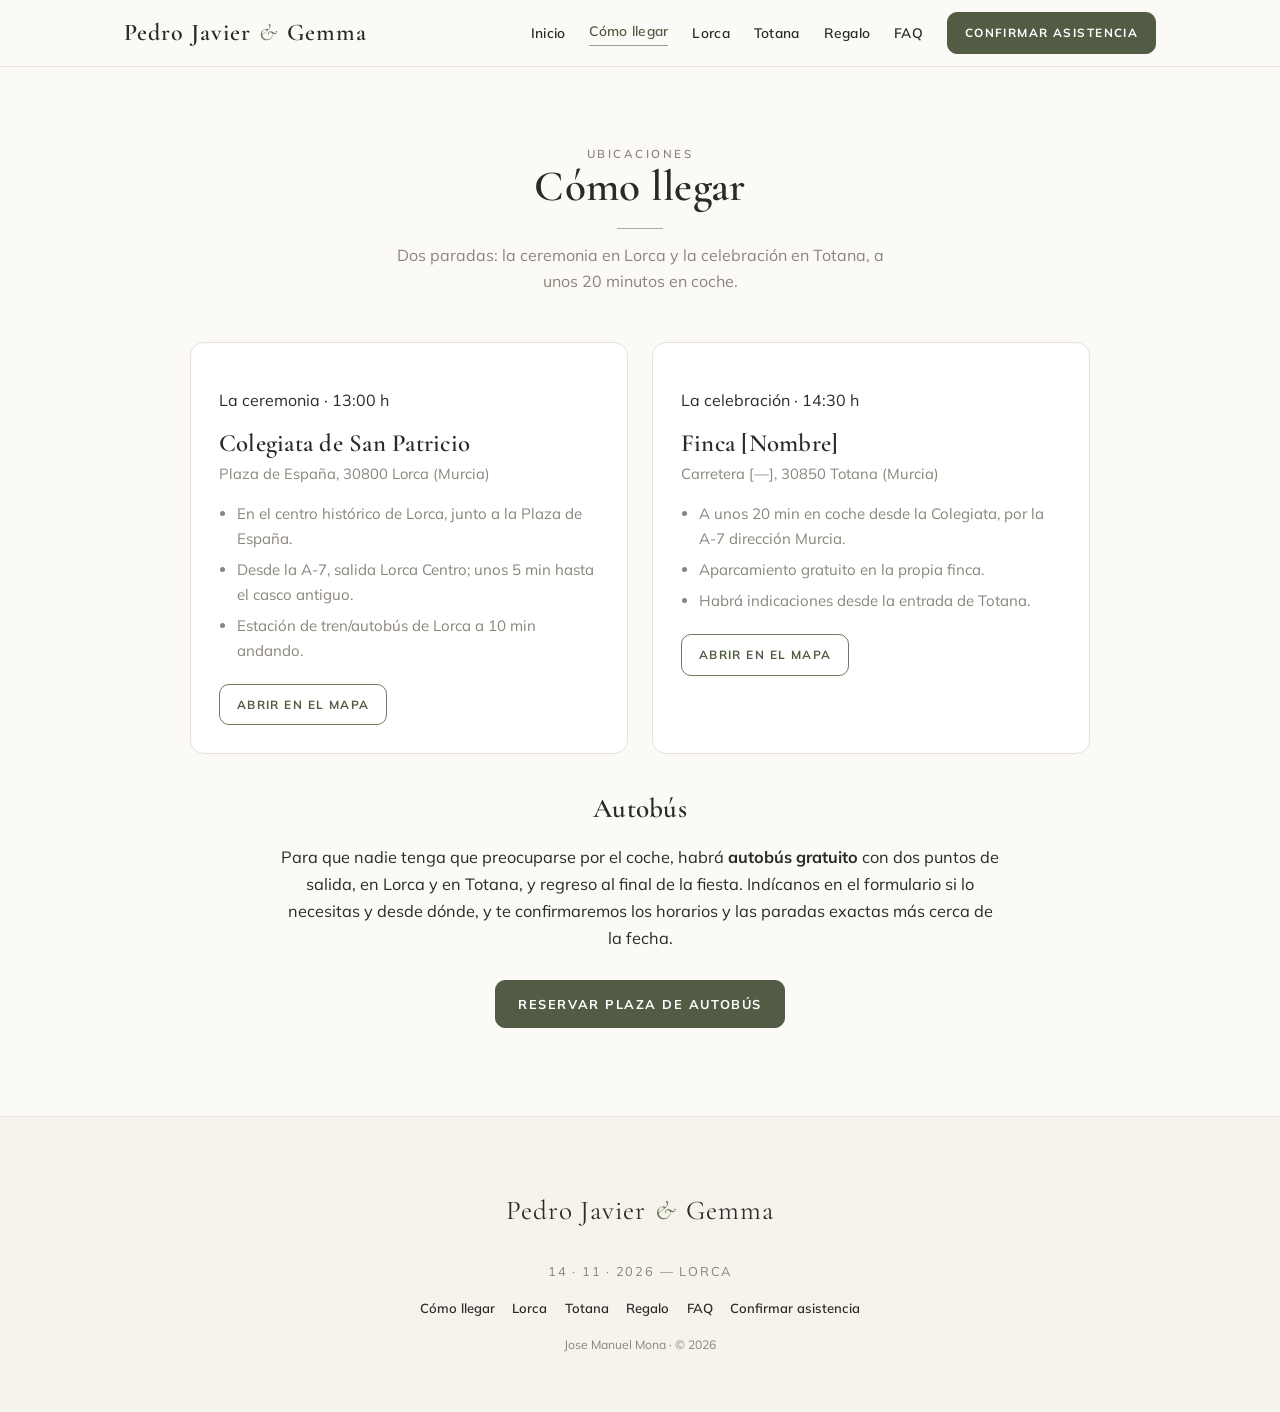
==== como-llegar.html @ 31965a8e "first commit" ====
<!DOCTYPE html>
<html lang="es">
<head>
  <meta charset="UTF-8" />
  <meta name="viewport" content="width=device-width, initial-scale=1.0" />
  <title>Cómo llegar · PJ &amp; G</title>
  <meta name="description" content="Cómo llegar a la ceremonia y a la celebración, autobús y aparcamiento." />
  <link rel="icon" type="image/svg+xml" href="img/favicon.svg" />
  <link rel="preconnect" href="https://fonts.googleapis.com">
  <link rel="preconnect" href="https://fonts.gstatic.com" crossorigin>
  <link href="https://fonts.googleapis.com/css2?family=Cormorant+Garamond:ital,wght@0,400;0,500;0,600;1,400&family=Mulish:wght@300;400;500;600;700&display=swap" rel="stylesheet">
  <link rel="stylesheet" href="css/estilos.css" />
</head>
<body>

  <!-- ===== NAV ===== -->
  <header class="nav">
    <div class="nav__inner container">
      <a class="nav__brand" href="index.html">Pedro Javier <span class="amp">&amp;</span> Gemma</a>
      <button class="nav__toggle" id="navToggle" aria-label="Abrir menú" aria-expanded="false">
        <span></span><span></span><span></span>
      </button>
      <nav class="nav__menu" id="navMenu" aria-label="Principal">
        <a href="index.html">Inicio</a>
        <a href="como-llegar.html" class="is-active">Cómo llegar</a>
        <a href="lorca.html">Lorca</a>
        <a href="totana.html">Totana</a>
        <a href="regalo.html">Regalo</a>
        <a href="faq.html">FAQ</a>
        <a class="btn btn--sm" href="confirmar-asistencia.html">Confirmar asistencia</a>
      </nav>
    </div>
  </header>

  <main class="section page-top">
    <div class="container">
      <div class="section__head">
        <p class="eyebrow">Ubicaciones</p>
        <h2>Cómo llegar</h2>
        <hr class="rule center" />
        <p>Dos paradas: la ceremonia en Lorca y la celebración en Totana, a unos 20 minutos en coche.</p>
      </div>

      <div class="places">
        <div class="place">
          <p class="tag">La ceremonia · 13:00 h</p>
          <h3 class="serif">Colegiata de San Patricio</h3>
          <p class="addr">Plaza de España, 30800 Lorca (Murcia)</p>
          <ul>
            <li>En el centro histórico de Lorca, junto a la Plaza de España.</li>
            <li>Desde la A-7, salida Lorca Centro; unos 5 min hasta el casco antiguo.</li>
            <li>Estación de tren/autobús de Lorca a 10 min andando.</li>
          </ul>
          <a class="btn btn--outline btn--sm" href="https://www.google.com/maps/search/?api=1&query=Colegiata+de+San+Patricio+Lorca" target="_blank" rel="noopener">Abrir en el mapa</a>
        </div>

        <div class="place">
          <p class="tag">La celebración · 14:30 h</p>
          <h3 class="serif">Finca [Nombre]</h3>
          <p class="addr">Carretera [—], 30850 Totana (Murcia)</p>
          <ul>
            <li>A unos 20 min en coche desde la Colegiata, por la A-7 dirección Murcia.</li>
            <li>Aparcamiento gratuito en la propia finca.</li>
            <li>Habrá indicaciones desde la entrada de Totana.</li>
          </ul>
          <a class="btn btn--outline btn--sm" href="https://www.google.com/maps/search/?api=1&query=Totana+Murcia" target="_blank" rel="noopener">Abrir en el mapa</a>
        </div>
      </div>

      <h3 class="subhead">Autobús</h3>
      <p class="lead" style="text-align:center;">
        Para que nadie tenga que preocuparse por el coche, habrá <strong>autobús gratuito</strong> con dos puntos de salida, en Lorca y en Totana, y regreso al final de la fiesta. Indícanos en el formulario si lo necesitas y desde dónde, y te confirmaremos los horarios y las paradas exactas más cerca de la fecha.
      </p>
      <div style="text-align:center; margin-top: 1.75rem;">
        <a class="btn" href="confirmar-asistencia.html">Reservar plaza de autobús</a>
      </div>
    </div>
  </main>

  <!-- ===== PIE ===== -->
  <footer class="footer">
    <div class="container">
      <p class="fbrand">Pedro Javier <span class="amp">&amp;</span> Gemma</p>
      <p class="fdate">14 · 11 · 2026 — Lorca</p>
      <nav class="flinks" aria-label="Pie">
        <a href="como-llegar.html">Cómo llegar</a>
        <a href="lorca.html">Lorca</a>
        <a href="totana.html">Totana</a>
        <a href="regalo.html">Regalo</a>
        <a href="faq.html">FAQ</a>
        <a href="confirmar-asistencia.html">Confirmar asistencia</a>
      </nav>
      <p class="fnote">Jose Manuel Mona · &copy; <span data-year>2026</span></p>
    </div>
  </footer>

  <script src="js/main.js"></script>
</body>
</html>
---- css/estilos.css ----
/* =========================================================
   PJ & G · Hoja de estilos compartida
   Diseño minimalista. Paleta oliva/salvia + papel cálido.
   ========================================================= */

:root {
  --paper:      #FBFAF6;
  --paper-2:    #F5F3EC;
  --card:       #FFFFFF;
  --ink:        #2B2A26;
  --muted:      #8A857B;
  --line:       #E7E3D9;
  --line-soft:  #F0ECE3;
  --accent:     #6E7A5E;   /* oliva/salvia */
  --accent-ink: #525C44;   /* oliva oscuro (texto/botones) */
  --accent-soft:#EEF1E8;
  --error:      #A4533F;
  --radius:     14px;
  --maxw:       1080px;
  --maxw-text:  720px;
  --nav-h:      66px;
}

*, *::before, *::after { box-sizing: border-box; }

html { -webkit-text-size-adjust: 100%; scroll-behavior: smooth; scroll-padding-top: var(--nav-h); }
@media (prefers-reduced-motion: reduce) { html { scroll-behavior: auto; } }

body {
  margin: 0;
  background: var(--paper);
  color: var(--ink);
  font-family: "Mulish", -apple-system, BlinkMacSystemFont, "Segoe UI", sans-serif;
  font-size: 16px;
  line-height: 1.65;
  -webkit-font-smoothing: antialiased;
  text-rendering: optimizeLegibility;
}

img { max-width: 100%; display: block; }
a { color: var(--accent-ink); }

.container { width: 100%; max-width: var(--maxw); margin: 0 auto; padding: 0 1.5rem; }

/* ---------- Tipografía de apoyo ---------- */
.serif { font-family: "Cormorant Garamond", serif; }
.eyebrow {
  font-size: 0.72rem; font-weight: 600; letter-spacing: 0.22em;
  text-transform: uppercase; color: var(--accent-ink); margin: 0 0 0.7rem;
}
.amp { color: var(--accent); font-style: italic; font-weight: 400; padding: 0 0.08em; }
.rule { width: 46px; height: 1px; background: var(--accent); opacity: 0.6; border: 0; margin: 1.1rem 0 0; }
.rule.center { margin-left: auto; margin-right: auto; }

h1, h2, h3 { font-family: "Cormorant Garamond", serif; font-weight: 600; line-height: 1.1; margin: 0; letter-spacing: 0.01em; }

/* =========================================================
   NAVEGACIÓN
   ========================================================= */
.nav {
  position: sticky; top: 0; z-index: 50;
  background: rgba(251,250,246,0.88);
  backdrop-filter: saturate(140%) blur(8px);
  border-bottom: 1px solid var(--line);
}
.nav__inner { display: flex; align-items: center; justify-content: space-between; height: var(--nav-h); }
.nav__brand {
  font-family: "Cormorant Garamond", serif; font-weight: 600; font-size: clamp(1.1rem, 4.5vw, 1.5rem);
  letter-spacing: 0.04em; text-decoration: none; color: var(--ink);
}
.nav__menu { display: flex; align-items: center; gap: 1.5rem; }
.nav__menu a:not(.btn) {
  text-decoration: none; color: var(--ink); font-size: 0.86rem; font-weight: 600;
  letter-spacing: 0.02em; transition: color 0.16s ease; white-space: nowrap;
}
.nav__menu a:not(.btn):hover { color: var(--accent-ink); }
.nav__menu .btn { color: #fff; }
.nav__menu a:not(.btn).is-active { color: var(--accent-ink); }
.nav__menu a.is-active::after {
  content: ""; display: block; height: 1px; background: var(--accent);
  margin-top: 3px; opacity: 0.7;
}
.nav__toggle {
  display: none; flex-direction: column; gap: 5px; background: none; border: 0;
  cursor: pointer; padding: 8px;
}
.nav__toggle span { width: 22px; height: 1.6px; background: var(--ink); transition: 0.2s ease; }

@media (max-width: 860px) {
  .nav__toggle { display: flex; }
  .nav__menu {
    position: absolute; top: var(--nav-h); left: 0; right: 0;
    flex-direction: column; align-items: flex-start; gap: 0;
    background: var(--paper); border-bottom: 1px solid var(--line);
    padding: 0.5rem 1.5rem 1.25rem;
    max-height: 0; overflow: hidden; opacity: 0; pointer-events: none;
    transition: max-height 0.28s ease, opacity 0.2s ease;
  }
  .nav__menu.open { max-height: 420px; opacity: 1; pointer-events: auto; }
  .nav__menu a { width: 100%; padding: 0.75rem 0; border-bottom: 1px solid var(--line-soft); font-size: 0.95rem; }
  .nav__menu a.is-active::after { display: none; }
  .nav__menu .btn { margin-top: 0.9rem; width: 100%; text-align: center; }
  .nav__toggle[aria-expanded="true"] span:nth-child(1) { transform: translateY(6.6px) rotate(45deg); }
  .nav__toggle[aria-expanded="true"] span:nth-child(2) { opacity: 0; }
  .nav__toggle[aria-expanded="true"] span:nth-child(3) { transform: translateY(-6.6px) rotate(-45deg); }
}

/* =========================================================
   BOTONES
   ========================================================= */
.btn {
  display: inline-block; font-family: inherit; font-size: 0.8rem; font-weight: 700;
  letter-spacing: 0.12em; text-transform: uppercase; text-decoration: none;
  color: #fff; background: var(--accent-ink); border: 1px solid var(--accent-ink);
  border-radius: 10px; padding: 0.8rem 1.4rem; cursor: pointer;
  transition: background 0.18s ease, transform 0.08s ease;
}
.btn:hover { background: #404a35; }
.btn:active { transform: translateY(1px); }
.btn:focus-visible { outline: 2px solid var(--accent-ink); outline-offset: 2px; }
.btn--sm { padding: 0.62rem 1.05rem; font-size: 0.74rem; }
.btn--outline { background: transparent; color: var(--accent-ink); border-color: var(--accent); }
.btn--outline:hover { background: var(--accent-soft); }

/* =========================================================
   HERO / PORTADA
   ========================================================= */
.hero {
  position: relative; text-align: center;
  padding: clamp(3rem, 9vw, 6rem) 1.5rem clamp(2.5rem, 7vw, 4.5rem);
  background:
    radial-gradient(120% 80% at 50% 0%, #fff 0%, var(--paper) 45%, var(--paper-2) 100%);
}
.hero__eyebrow { letter-spacing: 0.3em; }
.hero__names {
  font-family: "Cormorant Garamond", serif; font-weight: 500;
  font-size: clamp(3rem, 13vw, 6rem); line-height: 0.98; margin: 0.4rem 0 0.2rem;
}
.hero__date {
  font-size: 0.9rem; letter-spacing: 0.18em; text-transform: uppercase;
  color: var(--muted); margin-top: 0.8rem;
}
.hero__photo {
  margin: clamp(2rem, 5vw, 3rem) auto 0; width: 100%;
  border-radius: var(--radius); overflow: hidden; border: 1px solid var(--line);
  box-shadow: 0 1px 2px rgba(43,42,38,0.04), 0 24px 60px -36px rgba(43,42,38,0.35);
  background: var(--paper-2);
}
.hero__photo img { width: 100%; height: auto; display: block; }

/* =========================================================
   SECCIONES
   ========================================================= */
.section { padding: clamp(3rem, 8vw, 5.5rem) 0; }
.section--tint { background: var(--paper-2); border-top: 1px solid var(--line); border-bottom: 1px solid var(--line); }
.section__head { text-align: center; max-width: var(--maxw-text); margin: 0 auto clamp(2rem, 5vw, 3rem); }
.section__head h2 { font-size: clamp(1.9rem, 5vw, 2.7rem); }
.section__head p { color: var(--muted); margin: 0.8rem auto 0; max-width: 52ch; }
.section__head .rule { margin-top: 1.1rem; }

.lead { max-width: var(--maxw-text); margin: 0 auto; color: var(--ink); font-size: 1.02rem; }
.muted { color: var(--muted); }

/* =========================================================
   CUENTA ATRÁS
   ========================================================= */
.countdown { display: flex; justify-content: center; gap: clamp(0.6rem, 3vw, 1.8rem); flex-wrap: wrap; }
.cd__cell { min-width: 76px; text-align: center; }
.cd__num {
  font-family: "Cormorant Garamond", serif; font-weight: 600;
  font-size: clamp(2.2rem, 7vw, 3.4rem); line-height: 1; color: var(--ink);
  font-variant-numeric: tabular-nums;
}
.cd__lbl { font-size: 0.66rem; letter-spacing: 0.18em; text-transform: uppercase; color: var(--muted); margin-top: 0.4rem; }
.cd__sep { font-family: "Cormorant Garamond", serif; font-size: 2.4rem; color: var(--line); align-self: flex-start; }
.countdown--done { font-family: "Cormorant Garamond", serif; font-size: 1.6rem; color: var(--accent-ink); }

/* =========================================================
   INFO CLAVE (fecha / lugar)
   ========================================================= */
.keyinfo { display: grid; grid-template-columns: repeat(2, 1fr); gap: 1.25rem; max-width: var(--maxw-text); margin: 0 auto; }
.keyinfo .kcard {
  background: var(--card); border: 1px solid var(--line); border-radius: var(--radius);
  padding: 1.5rem; text-align: center;
}
.keyinfo .kcard h3 { font-size: 1.4rem; margin-bottom: 0.25rem; }
.keyinfo .kcard .k-eyebrow { font-size: 0.66rem; letter-spacing: 0.18em; text-transform: uppercase; color: var(--accent-ink); }
.keyinfo .kcard p { margin: 0.35rem 0 0; color: var(--muted); font-size: 0.95rem; }
@media (max-width: 560px) { .keyinfo { grid-template-columns: 1fr; } }

/* =========================================================
   ITINERARIO (timeline)
   ========================================================= */
.timeline { max-width: 560px; margin: 0 auto; position: relative; padding-left: 2.2rem; }
.timeline::before {
  content: ""; position: absolute; left: 7px; top: 6px; bottom: 6px;
  width: 1px; background: var(--line);
}
.tl__item { position: relative; padding: 0 0 2rem; }
.tl__item:last-child { padding-bottom: 0; }
.tl__item::before {
  content: ""; position: absolute; left: -2.2rem; top: 4px; width: 15px; height: 15px;
  border-radius: 50%; background: var(--paper); border: 1.5px solid var(--accent);
}
.tl__item--tint::before { background: var(--accent); }
.tl__time { font-size: 0.78rem; letter-spacing: 0.12em; text-transform: uppercase; color: var(--accent-ink); font-weight: 700; }
.tl__title { font-family: "Cormorant Garamond", serif; font-size: clamp(1.25rem, 4vw, 1.5rem); font-weight: 600; margin: 0.1rem 0 0.15rem; }
.tl__desc { color: var(--muted); font-size: 0.94rem; margin: 0; }
@media (max-width: 560px) { .section--tint .timeline, .timeline { padding-left: 1.9rem; } .tl__item::before { left: -1.9rem; } }

/* =========================================================
   TARJETAS (lugares / alojamiento)
   ========================================================= */
.grid { display: grid; gap: 1.25rem; grid-template-columns: repeat(auto-fit, minmax(250px, 1fr)); }
.card {
  background: var(--card); border: 1px solid var(--line); border-radius: var(--radius);
  padding: 1.5rem; transition: border-color 0.18s ease, transform 0.18s ease, box-shadow 0.18s ease;
}
.card:hover { border-color: #d8d2c5; transform: translateY(-2px); box-shadow: 0 18px 40px -28px rgba(43,42,38,0.4); }
.card h3 { font-size: 1.45rem; margin-bottom: 0.4rem; }
.card .tag { font-size: 0.66rem; letter-spacing: 0.16em; text-transform: uppercase; color: var(--accent-ink); display: inline-block; margin-bottom: 0.6rem; }
.card p { margin: 0 0 0.9rem; color: var(--muted); font-size: 0.94rem; }
.card a.link { font-size: 0.82rem; font-weight: 700; letter-spacing: 0.04em; text-decoration: none; color: var(--accent-ink); }
.card a.link:hover { text-decoration: underline; }
.subhead { font-family: "Cormorant Garamond", serif; font-size: clamp(1.4rem, 4.5vw, 1.7rem); text-align: center; margin: 2.5rem 0 1.25rem; }

/* =========================================================
   CÓMO LLEGAR
   ========================================================= */
.places { display: grid; gap: 1.5rem; grid-template-columns: 1fr 1fr; max-width: 900px; margin: 0 auto; }
@media (max-width: 720px) { .places { grid-template-columns: 1fr; } }
.place {
  background: var(--card); border: 1px solid var(--line); border-radius: var(--radius); padding: 1.75rem;
}
.place h3 { font-size: 1.55rem; margin-bottom: 0.2rem; }
.place .addr { color: var(--muted); font-size: 0.92rem; margin: 0.3rem 0 1rem; }
.place ul { margin: 0 0 1.25rem; padding-left: 1.1rem; color: var(--muted); font-size: 0.94rem; }
.place ul li { margin-bottom: 0.4rem; }

/* =========================================================
   REGALO (cuadro de cuenta)
   ========================================================= */
.gift { max-width: var(--maxw-text); margin: 0 auto; text-align: center; }
.account {
  margin: 2rem auto 0; max-width: 460px; background: var(--card);
  border: 1px solid var(--line); border-radius: var(--radius); padding: 1.75rem;
}
.account .k-eyebrow { font-size: 0.66rem; letter-spacing: 0.18em; text-transform: uppercase; color: var(--accent-ink); }
.account .iban {
  font-family: "Cormorant Garamond", serif; font-size: clamp(1.3rem, 5vw, 1.7rem);
  letter-spacing: 0.04em; margin: 0.5rem 0 0.25rem; word-spacing: 0.15em;
}
.account .holder { color: var(--muted); font-size: 0.9rem; margin: 0 0 1.25rem; }
.copybtn {
  font-family: inherit; font-size: 0.74rem; font-weight: 700; letter-spacing: 0.1em;
  text-transform: uppercase; color: var(--accent-ink); background: var(--accent-soft);
  border: 1px solid var(--accent); border-radius: 9px; padding: 0.55rem 1rem; cursor: pointer;
  transition: background 0.16s ease;
}
.copybtn:hover { background: #e4e8da; }
.copybtn.copied { background: var(--accent); color: #fff; border-color: var(--accent); }

/* =========================================================
   FAQ (acordeón nativo)
   ========================================================= */
.faq { max-width: var(--maxw-text); margin: 0 auto; }
.faq details {
  border-bottom: 1px solid var(--line); padding: 0.4rem 0;
}
.faq summary {
  list-style: none; cursor: pointer; padding: 1.1rem 2.5rem 1.1rem 0; position: relative;
  font-family: "Cormorant Garamond", serif; font-size: clamp(1.15rem, 4vw, 1.4rem); font-weight: 600; color: var(--ink);
}
.faq summary::-webkit-details-marker { display: none; }
.faq summary::after {
  content: "+"; position: absolute; right: 0.2rem; top: 50%; transform: translateY(-50%);
  font-family: "Mulish", sans-serif; font-size: 1.4rem; color: var(--accent); transition: transform 0.2s ease;
}
.faq details[open] summary::after { content: "–"; }
.faq summary:focus-visible { outline: 2px solid var(--accent); outline-offset: 3px; border-radius: 4px; }
.faq .answer { padding: 0 0 1.2rem; color: var(--muted); font-size: 0.97rem; max-width: 60ch; }

/* =========================================================
   MENSAJE DE AGRADECIMIENTO
   ========================================================= */
.thanks { text-align: center; }
.thanks .signature {
  font-family: "Cormorant Garamond", serif; font-style: italic; font-size: clamp(1.5rem, 5vw, 1.8rem);
  color: var(--accent-ink); margin-top: 1.5rem;
}

/* =========================================================
   PIE
   ========================================================= */
.footer { background: var(--paper-2); border-top: 1px solid var(--line); padding: 2.75rem 0; text-align: center; }
.footer .fbrand { font-family: "Cormorant Garamond", serif; font-size: clamp(1.4rem, 4.5vw, 1.7rem); letter-spacing: 0.04em; }
.footer .fdate { color: var(--muted); font-size: 0.8rem; letter-spacing: 0.14em; text-transform: uppercase; margin: 0.4rem 0 1rem; }
.footer .flinks { display: flex; gap: 1.1rem; justify-content: center; flex-wrap: wrap; margin-bottom: 1rem; }
.footer .flinks a { color: var(--ink); text-decoration: none; font-size: 0.82rem; font-weight: 600; }
.footer .flinks a:hover { color: var(--accent-ink); }
.footer .fnote { color: var(--muted); font-size: 0.76rem; }

/* page top spacing helper */
.page-top { padding-top: clamp(2.5rem, 6vw, 4rem); }

/* =========================================================
   OPTIMIZACIONES TÁCTILES
   ========================================================= */
a, button, .opt, .faq summary, .copybtn { -webkit-tap-highlight-color: transparent; }
.btn, button, .opt, .faq summary, .copybtn { touch-action: manipulation; }

/* =========================================================
   MÓVIL PEQUEÑO (≤480px)
   ========================================================= */
@media (max-width: 480px) {
  .container { padding: 0 1rem; }
  .hero__date { letter-spacing: 0.08em; }
  .hero__eyebrow { letter-spacing: 0.18em; }
  .kcard { padding: 1.1rem; }
  .card { padding: 1.1rem; }
  .place { padding: 1.25rem; }
  .account { padding: 1.25rem; }
  .cd__cell { min-width: 60px; }
  .cd__sep { font-size: 1.8rem; }
  .footer .flinks { gap: 0.75rem; }
}

@media (prefers-reduced-motion: reduce) {
  * { animation: none !important; transition: none !important; }
}

/* =========================================================
   FORMULARIO DE ASISTENCIA  (compartido con rsvp.js)
   ========================================================= */
.form-wrap { max-width: 640px; margin: 0 auto; }
.card-form {
  background: var(--card); border: 1px solid var(--line); border-radius: var(--radius);
  padding: clamp(1.5rem, 5vw, 2.75rem);
  box-shadow: 0 1px 2px rgba(43,42,38,0.03), 0 12px 32px -20px rgba(43,42,38,0.18);
}
.card-form fieldset { border: 0; padding: 0; margin: 0 0 1.9rem; }
.card-form fieldset:last-of-type { margin-bottom: 0; }
.card-form legend, .group-label {
  font-family: "Cormorant Garamond", serif; font-size: 1.5rem; font-weight: 600;
  color: var(--ink); padding: 0; margin-bottom: 0.2rem;
}
.group-note { color: var(--muted); font-size: 0.86rem; margin: 0 0 1.1rem; }
.field { margin-bottom: 1.15rem; }
.field:last-child { margin-bottom: 0; }
label.lbl { display: block; font-size: 0.82rem; font-weight: 600; color: var(--ink); margin-bottom: 0.45rem; }
.req { color: var(--accent); font-weight: 700; }
.hint { display: block; font-weight: 400; font-size: 0.78rem; color: var(--muted); margin-top: 0.2rem; }

.card-form input[type="text"], .card-form input[type="tel"],
.card-form select, .card-form textarea {
  width: 100%; font-family: inherit; font-size: 1rem; color: var(--ink);
  background: #FCFBF8; border: 1px solid var(--line); border-radius: 9px;
  padding: 0.72rem 0.85rem; transition: border-color 0.18s ease, box-shadow 0.18s ease, background 0.18s ease;
  appearance: none;
}
.card-form textarea { resize: vertical; min-height: 92px; line-height: 1.55; }
.card-form select {
  background-image: url("data:image/svg+xml,%3Csvg xmlns='http://www.w3.org/2000/svg' width='12' height='8' viewBox='0 0 12 8'%3E%3Cpath d='M1 1l5 5 5-5' stroke='%238A857B' stroke-width='1.5' fill='none' stroke-linecap='round'/%3E%3C/svg%3E");
  background-repeat: no-repeat; background-position: right 0.95rem center; padding-right: 2.2rem; cursor: pointer;
}
.card-form input:focus, .card-form select:focus, .card-form textarea:focus {
  outline: none; border-color: var(--accent); background: #fff; box-shadow: 0 0 0 3px var(--accent-soft);
}

.options { display: grid; gap: 0.55rem; }
.options.row { grid-template-columns: 1fr 1fr; }
@media (max-width: 460px) { .options.row { grid-template-columns: 1fr; } }
.opt {
  position: relative; display: flex; align-items: center; gap: 0.65rem;
  border: 1px solid var(--line); border-radius: 10px; padding: 0.72rem 0.9rem;
  cursor: pointer; background: #FCFBF8; transition: border-color 0.16s ease, background 0.16s ease; font-size: 0.92rem;
}
.opt:hover { border-color: #d8d2c5; }
.opt input { position: absolute; opacity: 0; pointer-events: none; }
.opt .dot {
  flex: 0 0 auto; width: 17px; height: 17px; border: 1.5px solid #c8c2b4; border-radius: 50%;
  display: grid; place-items: center; transition: border-color 0.16s ease;
}
.opt .dot::after { content: ""; width: 8px; height: 8px; border-radius: 50%; background: var(--accent); transform: scale(0); transition: transform 0.16s ease; }
.opt input:checked ~ .dot { border-color: var(--accent); }
.opt input:checked ~ .dot::after { transform: scale(1); }
.opt:has(input:checked) { border-color: var(--accent); background: var(--accent-soft); }
.opt input:focus-visible ~ .dot { box-shadow: 0 0 0 3px var(--accent-soft); border-color: var(--accent); }

.opt .box {
  flex: 0 0 auto; width: 17px; height: 17px; border: 1.5px solid #c8c2b4; border-radius: 5px;
  display: grid; place-items: center; color: #fff; transition: border-color 0.16s ease, background 0.16s ease;
}
.opt .box svg { width: 11px; height: 11px; opacity: 0; transform: scale(0.6); transition: opacity 0.16s ease, transform 0.16s ease; }
.opt input:checked ~ .box { border-color: var(--accent); background: var(--accent); }
.opt input:checked ~ .box svg { opacity: 1; transform: scale(1); }
.opt input:focus-visible ~ .box { box-shadow: 0 0 0 3px var(--accent-soft); border-color: var(--accent); }

.conditional { overflow: hidden; }
.conditional[hidden] { display: none; }
.reveal { animation: fade 0.32s ease both; }
@keyframes fade { from { opacity: 0; transform: translateY(-4px); } to { opacity: 1; transform: translateY(0); } }
.divider { height: 1px; background: var(--line-soft); margin: 1.7rem 0; border: 0; }

.actions { margin-top: 2rem; }
button.submit {
  width: 100%; font-family: inherit; font-size: 0.86rem; font-weight: 700; letter-spacing: 0.12em;
  text-transform: uppercase; color: #fff; background: var(--accent-ink); border: 1px solid var(--accent-ink);
  border-radius: 10px; padding: 0.95rem 1rem; cursor: pointer; transition: background 0.18s ease, transform 0.08s ease;
}
button.submit:hover { background: #404a35; }
button.submit:active { transform: translateY(1px); }
button.submit:disabled { opacity: 0.6; cursor: progress; }
button.submit:focus-visible { outline: 2px solid var(--accent-ink); outline-offset: 2px; }

.form-error { display: none; color: var(--error); font-size: 0.86rem; margin-top: 0.9rem; text-align: center; }
.demo-note { display: none; color: var(--muted); font-size: 0.76rem; text-align: center; margin-top: 0.9rem; font-style: italic; }

.done { display: none; text-align: center; padding: 1rem 0; }
.done.show { display: block; animation: fade 0.4s ease both; }
.done .check {
  width: 56px; height: 56px; border-radius: 50%; border: 1.5px solid var(--accent);
  margin: 0 auto 1.4rem; display: grid; place-items: center; color: var(--accent);
}
.done h2 { font-size: 1.9rem; margin: 0 0 0.5rem; }
.done p { color: var(--muted); margin: 0 auto; max-width: 36ch; }
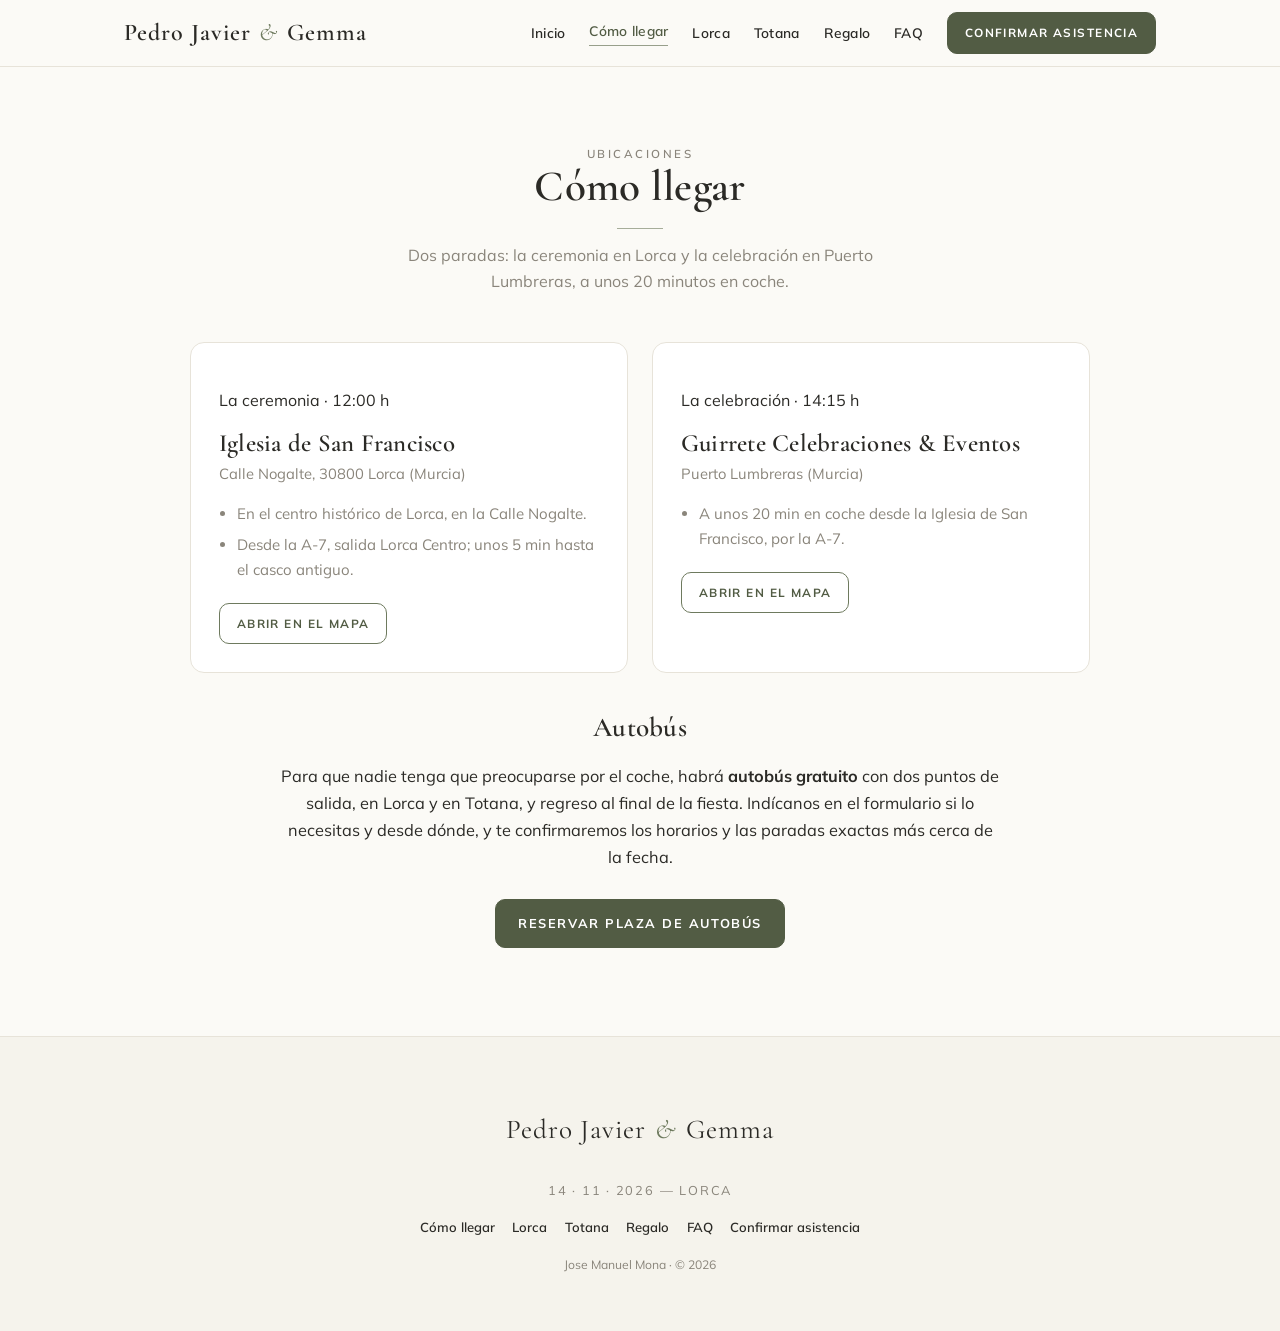
==== commit df500719: "Update event details and add additional information sections" ====
--- a/como-llegar.html
+++ b/como-llegar.html
@@ -38,32 +38,29 @@
         <p class="eyebrow">Ubicaciones</p>
         <h2>Cómo llegar</h2>
         <hr class="rule center" />
-        <p>Dos paradas: la ceremonia en Lorca y la celebración en Totana, a unos 20 minutos en coche.</p>
+        <p>Dos paradas: la ceremonia en Lorca y la celebración en Puerto Lumbreras, a unos 20 minutos en coche.</p>
       </div>
 
       <div class="places">
         <div class="place">
-          <p class="tag">La ceremonia · 13:00 h</p>
-          <h3 class="serif">Colegiata de San Patricio</h3>
-          <p class="addr">Plaza de España, 30800 Lorca (Murcia)</p>
+          <p class="tag">La ceremonia · 12:00 h</p>
+          <h3 class="serif">Iglesia de San Francisco</h3>
+          <p class="addr">Calle Nogalte, 30800 Lorca (Murcia)</p>
           <ul>
-            <li>En el centro histórico de Lorca, junto a la Plaza de España.</li>
+            <li>En el centro histórico de Lorca, en la Calle Nogalte.</li>
             <li>Desde la A-7, salida Lorca Centro; unos 5 min hasta el casco antiguo.</li>
-            <li>Estación de tren/autobús de Lorca a 10 min andando.</li>
           </ul>
-          <a class="btn btn--outline btn--sm" href="https://www.google.com/maps/search/?api=1&query=Colegiata+de+San+Patricio+Lorca" target="_blank" rel="noopener">Abrir en el mapa</a>
+          <a class="btn btn--outline btn--sm" href="https://maps.app.goo.gl/yZDq4THaQAjGmxzG7" target="_blank" rel="noopener">Abrir en el mapa</a>
         </div>
 
         <div class="place">
-          <p class="tag">La celebración · 14:30 h</p>
-          <h3 class="serif">Finca [Nombre]</h3>
-          <p class="addr">Carretera [—], 30850 Totana (Murcia)</p>
+          <p class="tag">La celebración · 14:15 h</p>
+          <h3 class="serif">Guirrete Celebraciones &amp; Eventos</h3>
+          <p class="addr">Puerto Lumbreras (Murcia)</p>
           <ul>
-            <li>A unos 20 min en coche desde la Colegiata, por la A-7 dirección Murcia.</li>
-            <li>Aparcamiento gratuito en la propia finca.</li>
-            <li>Habrá indicaciones desde la entrada de Totana.</li>
+            <li>A unos 20 min en coche desde la Iglesia de San Francisco, por la A-7.</li>
           </ul>
-          <a class="btn btn--outline btn--sm" href="https://www.google.com/maps/search/?api=1&query=Totana+Murcia" target="_blank" rel="noopener">Abrir en el mapa</a>
+          <a class="btn btn--outline btn--sm" href="https://maps.app.goo.gl/yZmWmadgxe9n6xqg7" target="_blank" rel="noopener">Abrir en el mapa</a>
         </div>
       </div>
 
--- a/css/estilos.css
+++ b/css/estilos.css
@@ -220,8 +220,11 @@
 .card h3 { font-size: 1.45rem; margin-bottom: 0.4rem; }
 .card .tag { font-size: 0.66rem; letter-spacing: 0.16em; text-transform: uppercase; color: var(--accent-ink); display: inline-block; margin-bottom: 0.6rem; }
 .card p { margin: 0 0 0.9rem; color: var(--muted); font-size: 0.94rem; }
-.card a.link { font-size: 0.82rem; font-weight: 700; letter-spacing: 0.04em; text-decoration: none; color: var(--accent-ink); }
+.card a.link, .card span.link { font-size: 0.82rem; font-weight: 700; letter-spacing: 0.04em; text-decoration: none; color: var(--accent-ink); }
 .card a.link:hover { text-decoration: underline; }
+.card--link { display: block; text-decoration: none; color: inherit; cursor: pointer; }
+.card--link:hover span.link { text-decoration: underline; }
+.grid--3 { grid-template-columns: repeat(auto-fit, minmax(250px, 1fr)); max-width: 960px; margin-left: auto; margin-right: auto; }
 .subhead { font-family: "Cormorant Garamond", serif; font-size: clamp(1.4rem, 4.5vw, 1.7rem); text-align: center; margin: 2.5rem 0 1.25rem; }
 
 /* =========================================================
@@ -424,3 +427,73 @@
 }
 .done h2 { font-size: 1.9rem; margin: 0 0 0.5rem; }
 .done p { color: var(--muted); margin: 0 auto; max-width: 36ch; }
+
+/* ---- Contadores por alergia/intolerancia ---- */
+.alergia-contadores {
+  margin-top: 0.75rem;
+  padding: 0.75rem 0.95rem 0.85rem;
+  background: var(--paper-2);
+  border: 1px solid var(--line);
+  border-radius: 10px;
+  display: grid;
+  gap: 0.5rem;
+  animation: fade 0.22s ease both;
+}
+.alergia-contadores-title {
+  font-size: 0.76rem;
+  color: var(--muted);
+  font-weight: 400;
+  margin: 0 0 0.2rem;
+}
+.alergia-qty-row {
+  display: flex;
+  align-items: center;
+  justify-content: space-between;
+  gap: 0.75rem;
+}
+.alergia-qty-label {
+  font-size: 0.88rem;
+  color: var(--ink);
+  flex: 1;
+  min-width: 0;
+}
+.qty-stepper {
+  display: flex;
+  align-items: center;
+  border: 1px solid var(--line);
+  border-radius: 8px;
+  overflow: hidden;
+  background: var(--card);
+  flex-shrink: 0;
+}
+.qty-btn {
+  width: 30px;
+  height: 30px;
+  background: none;
+  border: none;
+  color: var(--accent-ink);
+  font-size: 1.1rem;
+  line-height: 1;
+  cursor: pointer;
+  transition: background 0.14s ease;
+  display: grid;
+  place-items: center;
+  touch-action: manipulation;
+  -webkit-tap-highlight-color: transparent;
+  font-family: inherit;
+}
+.qty-btn:hover { background: var(--accent-soft); }
+.qty-btn:active { background: var(--line-soft); }
+.qty-btn:disabled { opacity: 0.35; cursor: default; }
+.qty-num {
+  min-width: 30px;
+  text-align: center;
+  font-size: 0.9rem;
+  font-weight: 700;
+  color: var(--ink);
+  border-left: 1px solid var(--line);
+  border-right: 1px solid var(--line);
+  padding: 0 0.3rem;
+  user-select: none;
+  line-height: 30px;
+}
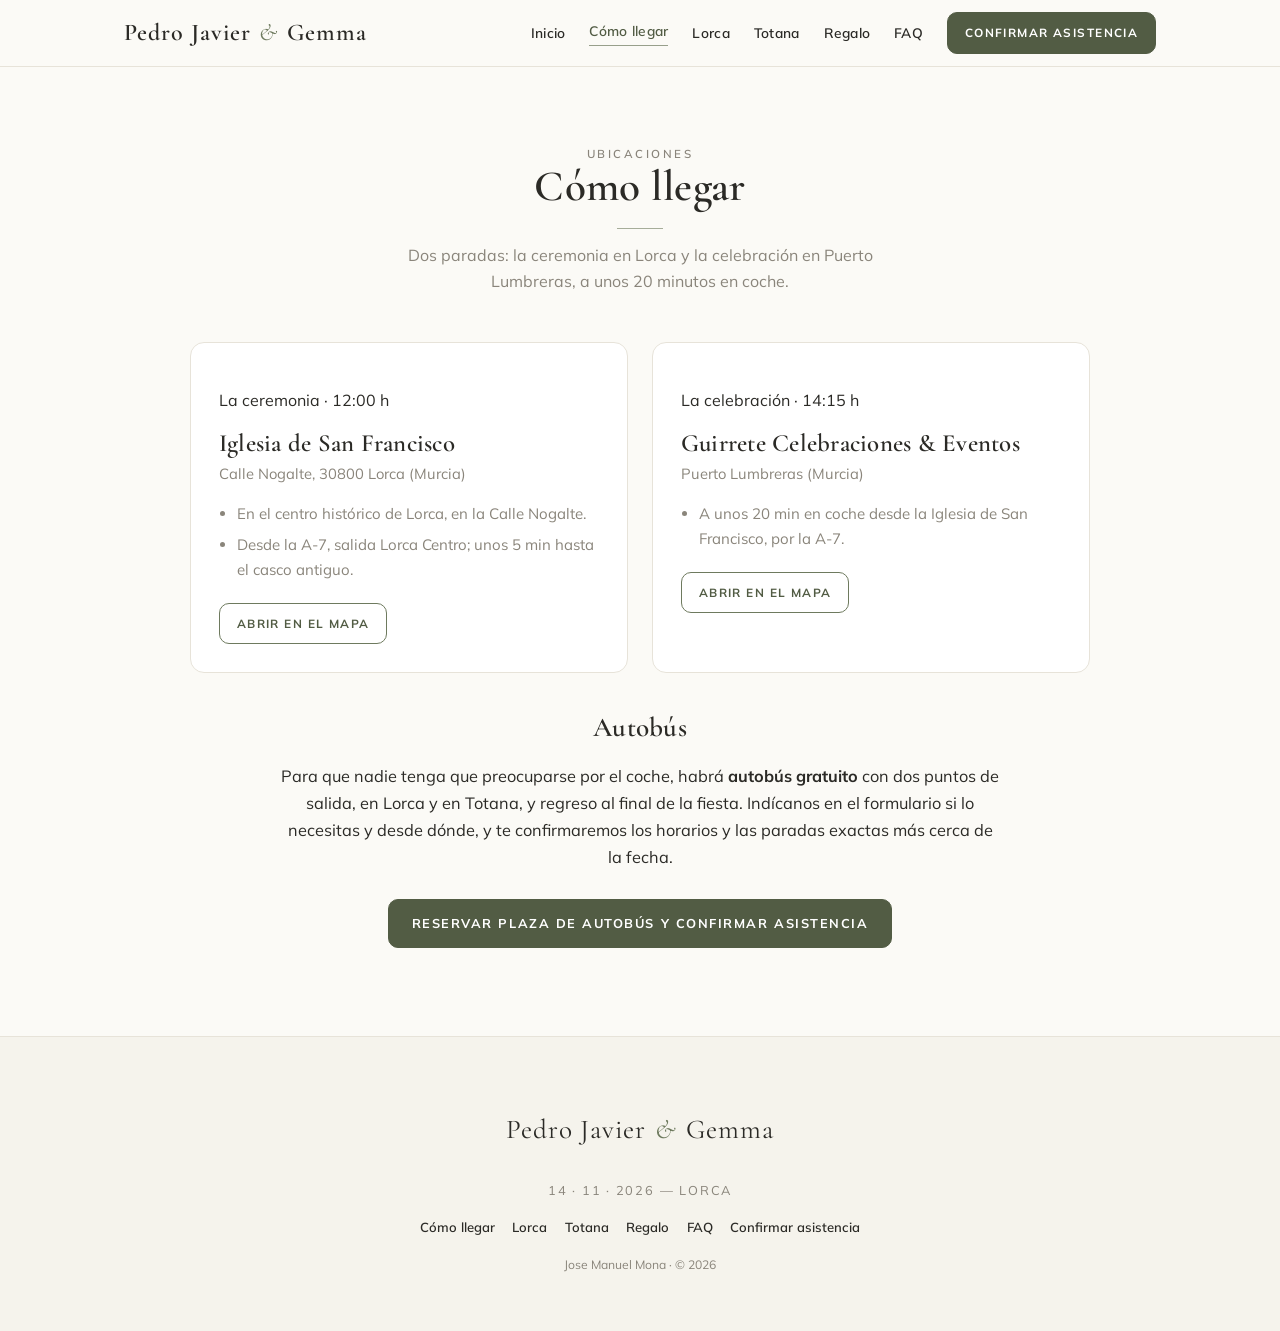
==== commit 8a305dbb: "Update bus reservation link text for clarity" ====
--- a/como-llegar.html
+++ b/como-llegar.html
@@ -69,7 +69,7 @@
         Para que nadie tenga que preocuparse por el coche, habrá <strong>autobús gratuito</strong> con dos puntos de salida, en Lorca y en Totana, y regreso al final de la fiesta. Indícanos en el formulario si lo necesitas y desde dónde, y te confirmaremos los horarios y las paradas exactas más cerca de la fecha.
       </p>
       <div style="text-align:center; margin-top: 1.75rem;">
-        <a class="btn" href="confirmar-asistencia.html">Reservar plaza de autobús</a>
+        <a class="btn" href="confirmar-asistencia.html">Reservar plaza de autobús y confirmar asistencia</a>
       </div>
     </div>
   </main>
